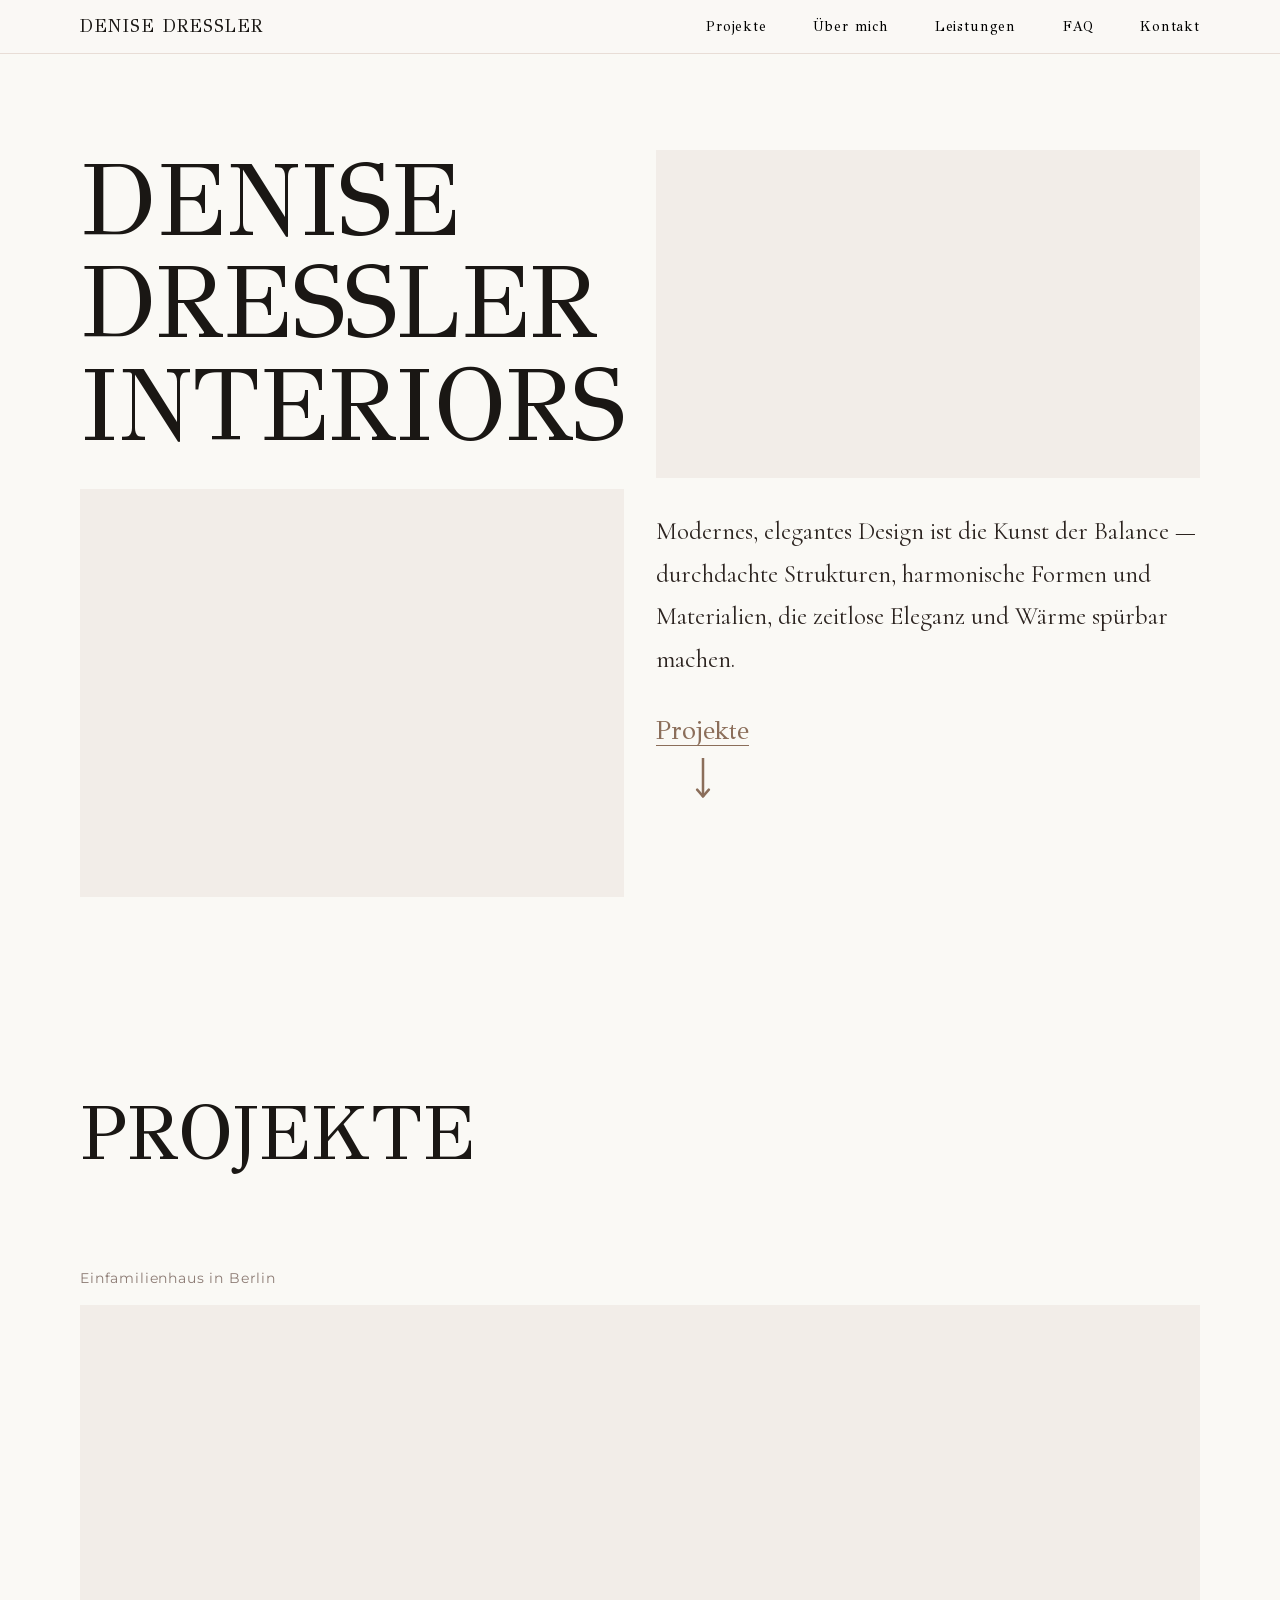
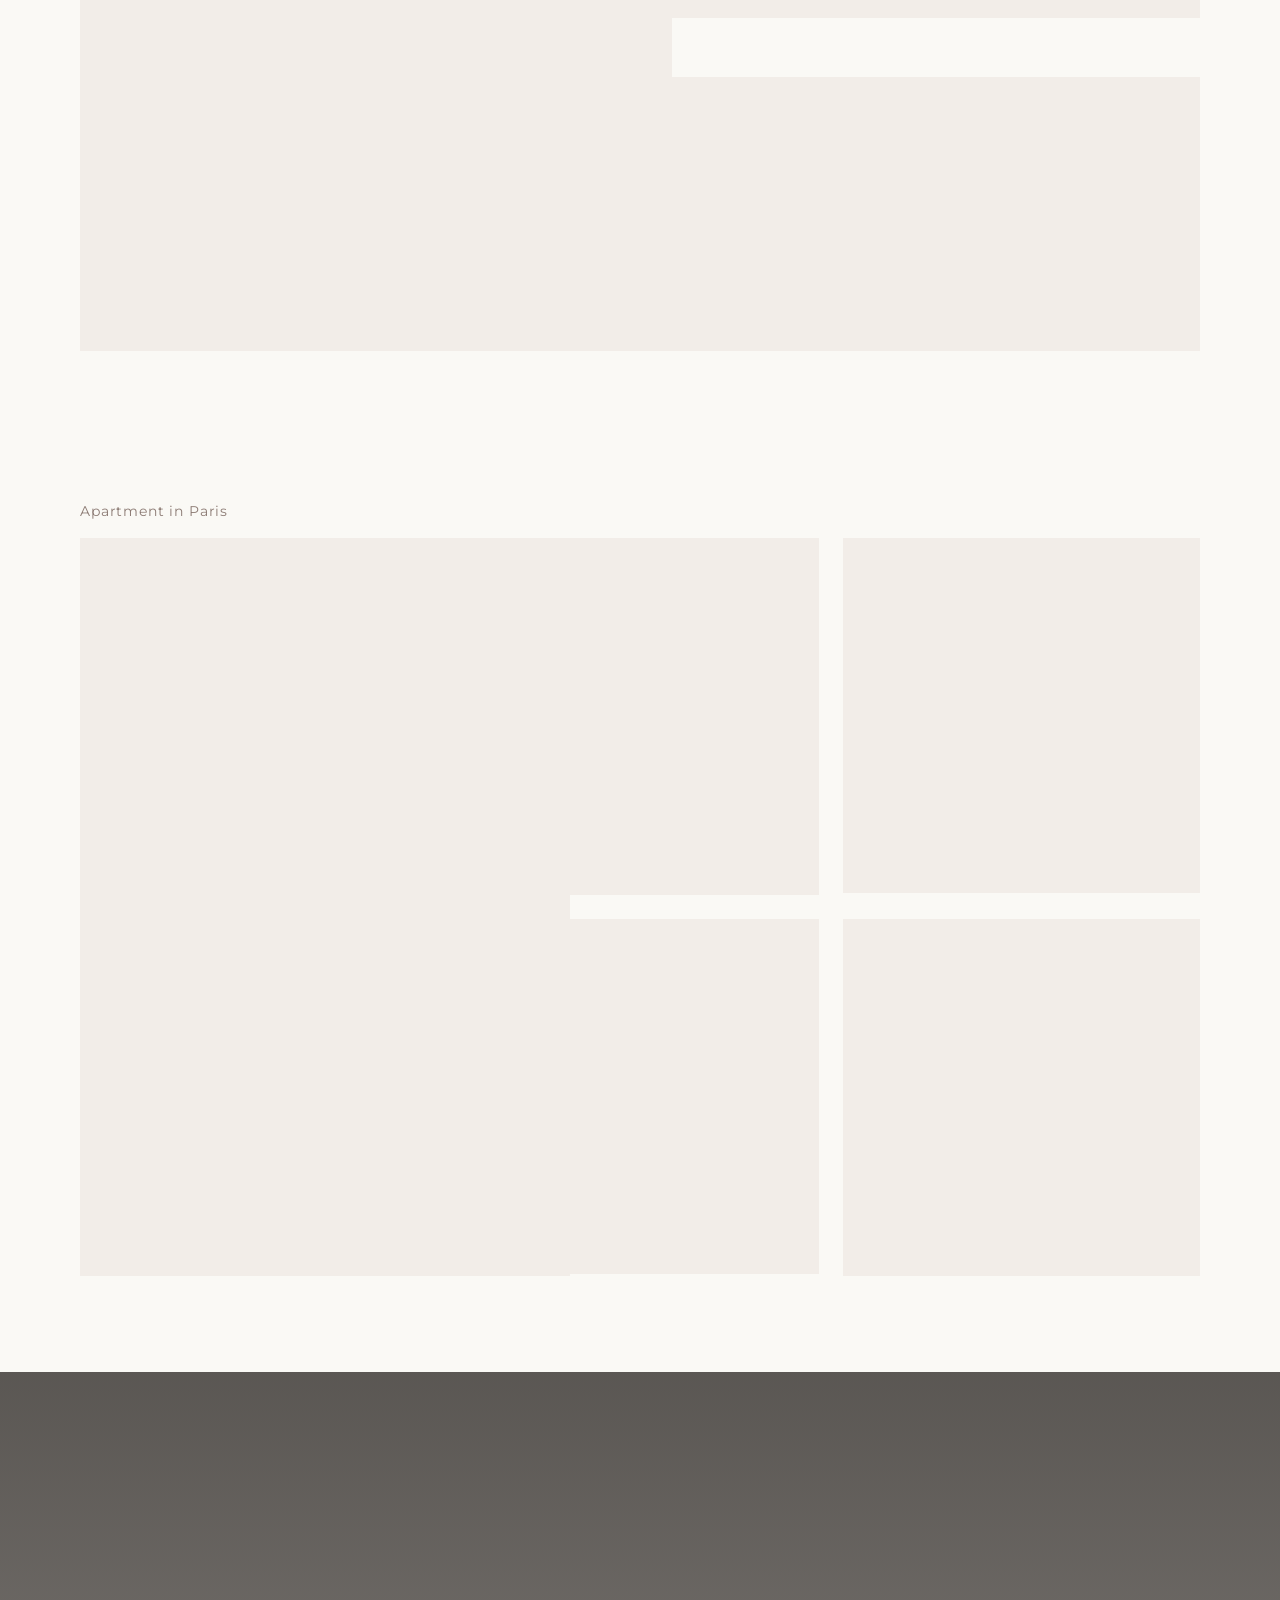
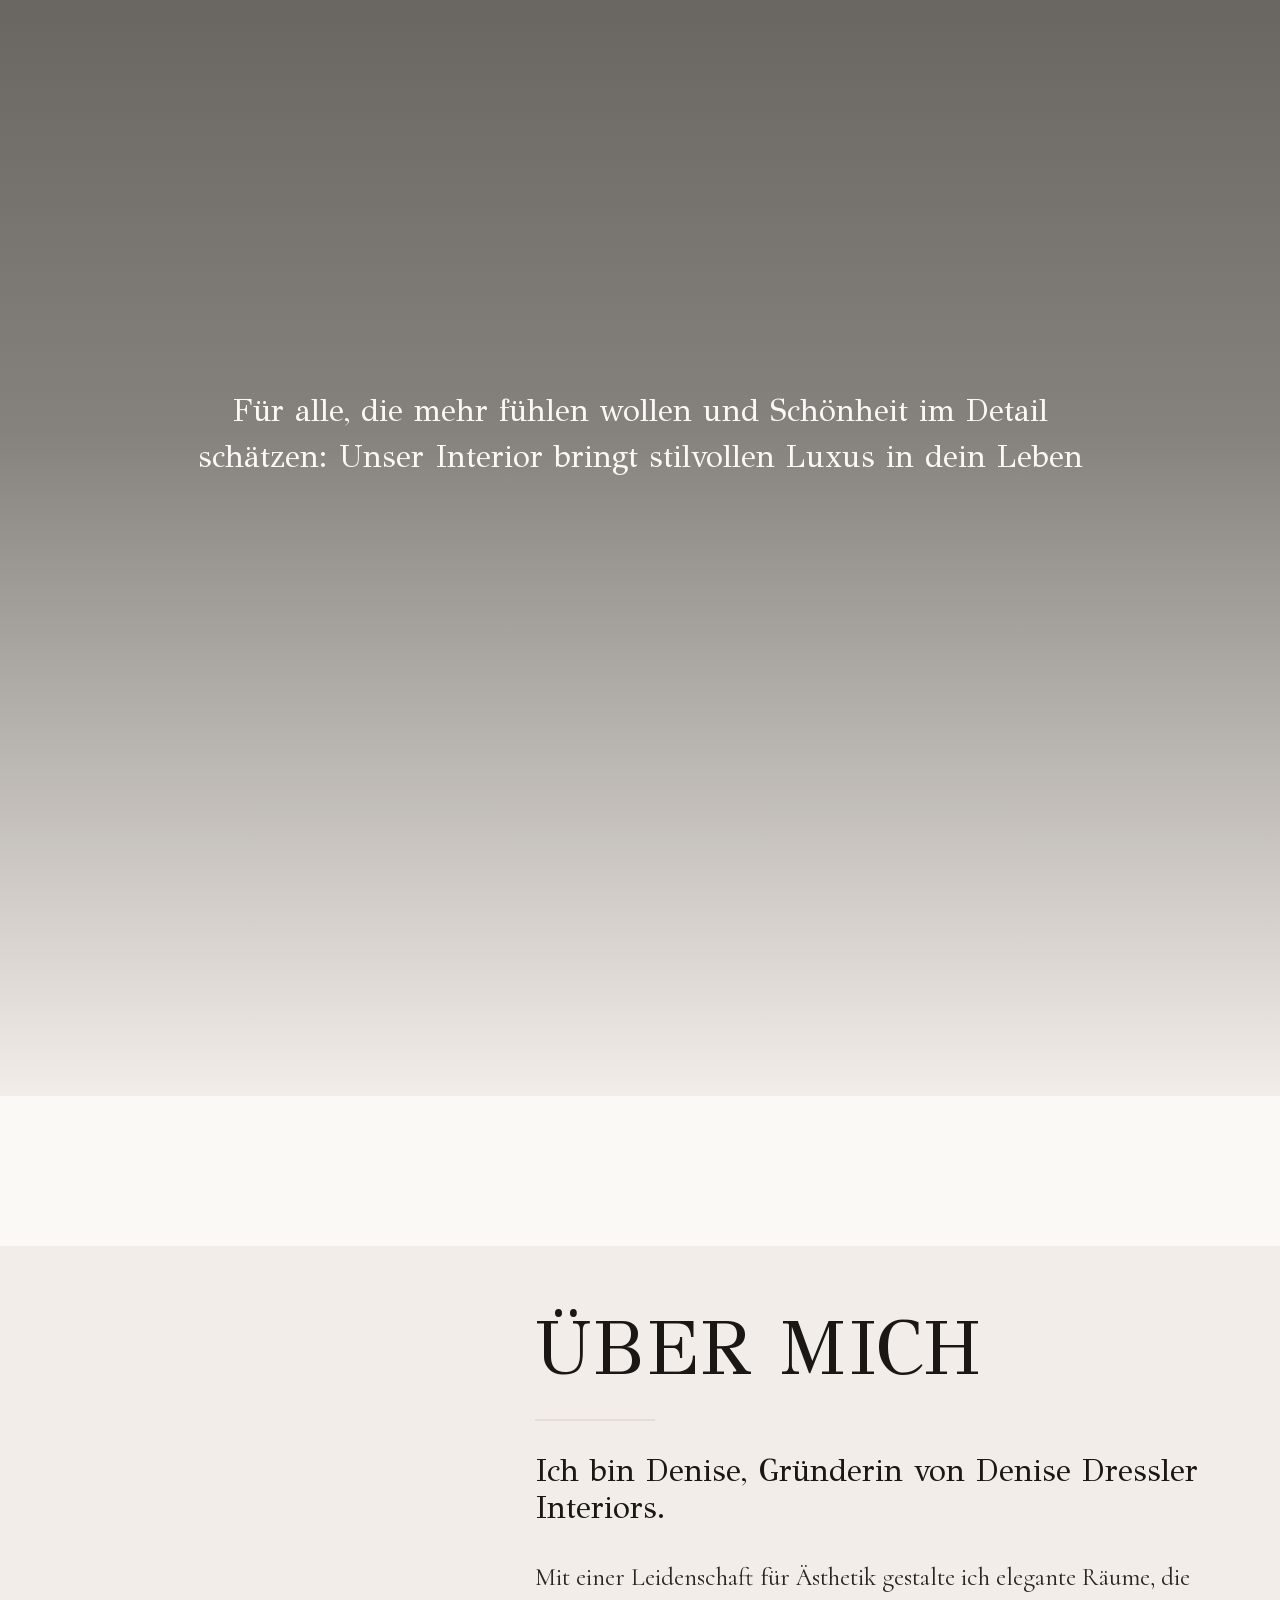
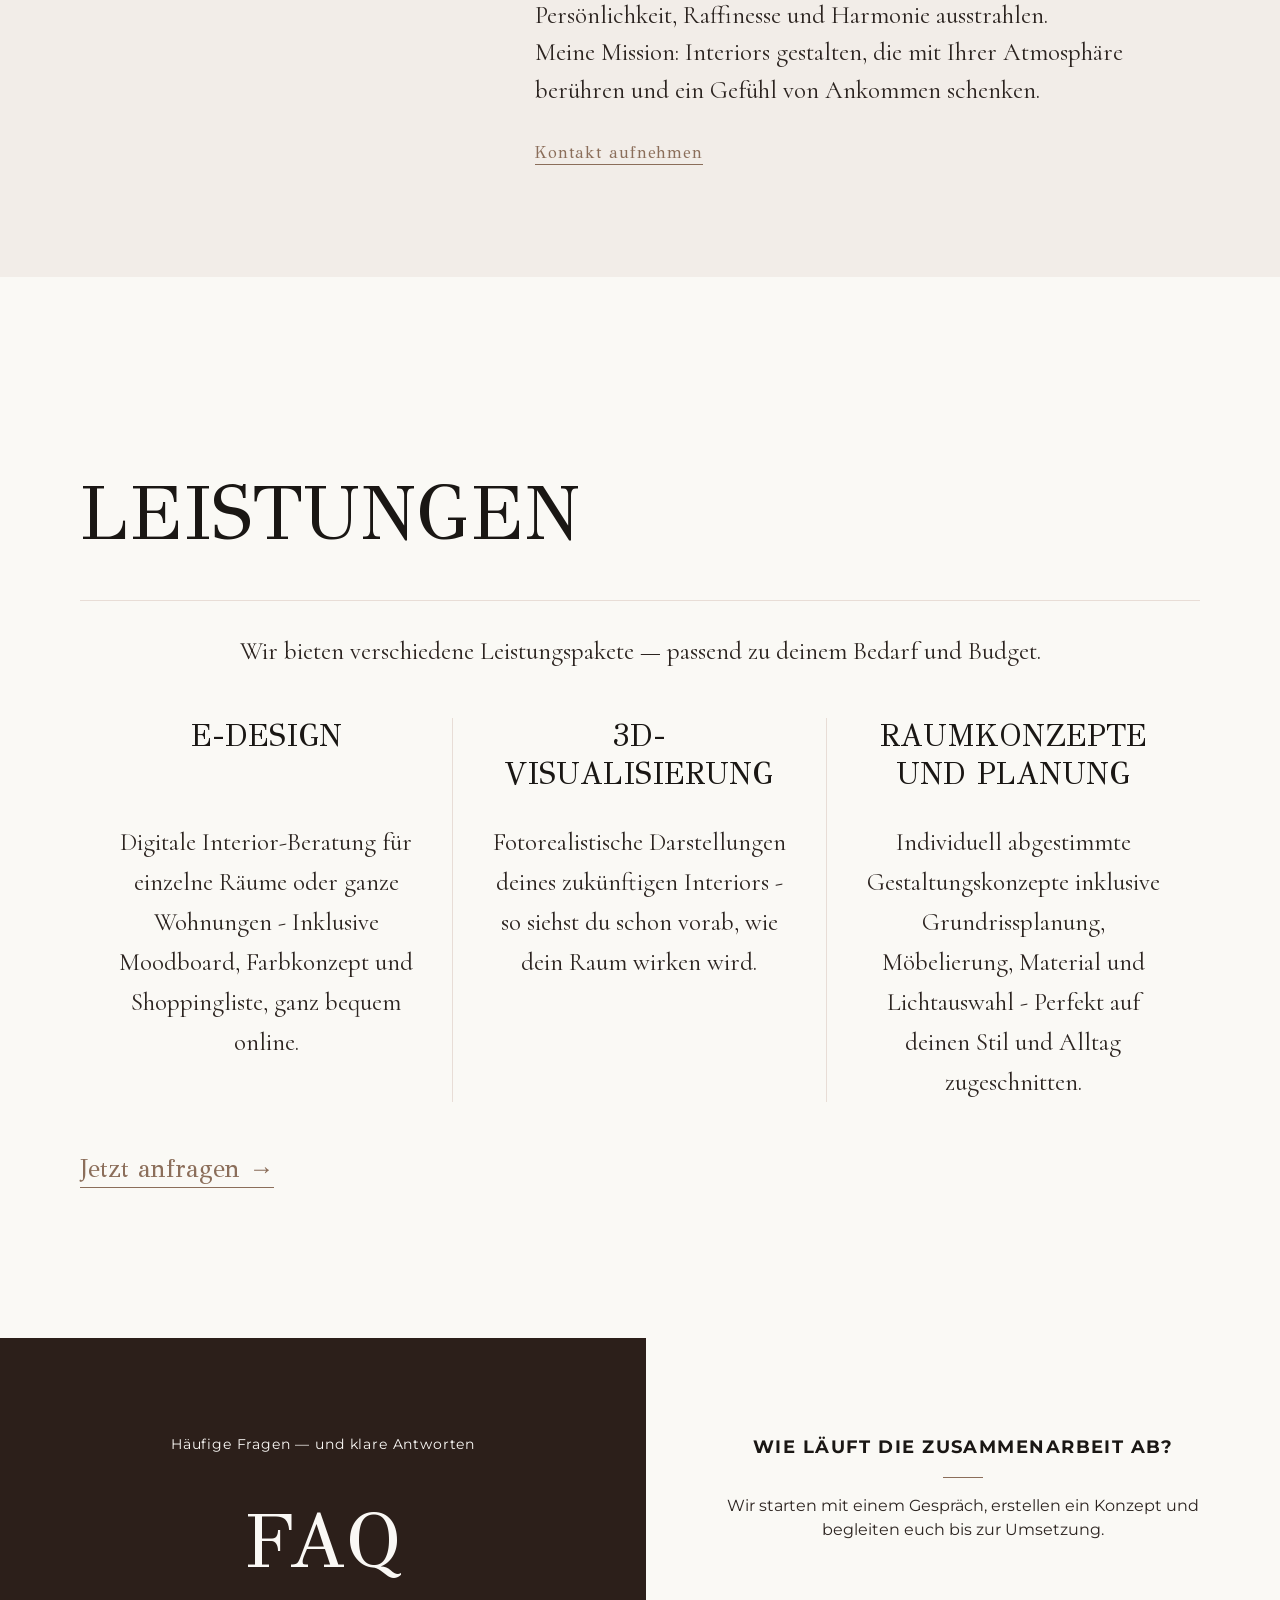
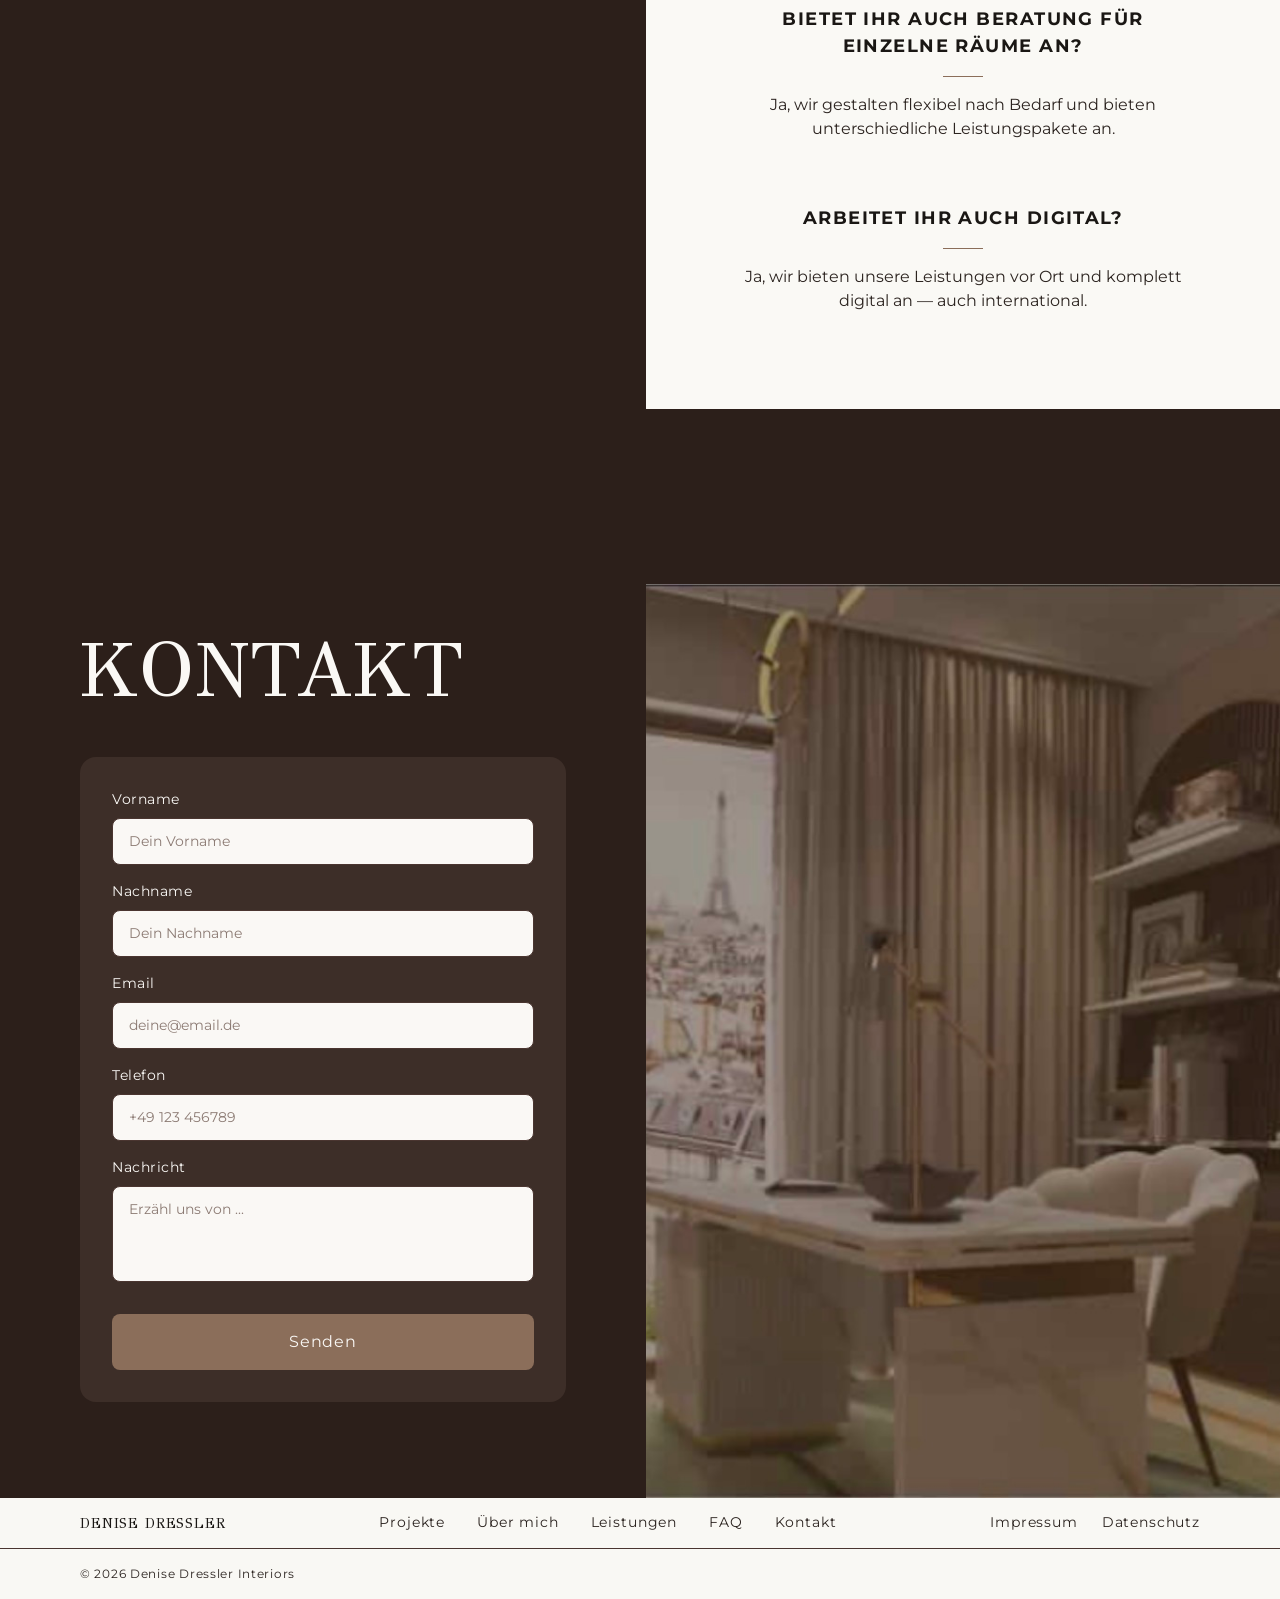
==== index.html @ ee91f753 "first push" ====
<!doctype html>
<html lang="en">
  <head>
    <meta charset="utf-8" />
    <meta name="viewport" content="width=device-width,initial-scale=1" />
    <title>Denise Dressler Interiors</title>
    <meta name="description" content="Modernes, elegantes Interior Design – Denise Dressler Interiors." />
    <meta property="og:title" content="Denise Dressler Interiors" />
    <meta property="og:description" content="Modernes, elegantes Interior Design – Denise Dressler Interiors." />
    <meta property="og:url" content="[https://www.example.com/]" />
    <meta property="og:type" content="website" />
    <link rel="stylesheet" href="css/main.css" />

  </head>

  <body class="home-page">

    <header id="header"></header>

    <main>

    <section class="hero">
      <div class="hero__grid container">

        <div class="hero__left">
          <h1 class="hero__title">DENISE<br>DRESSLER<br>INTERIORS</h1>
          <div class="hero__image hero__image--bottom"></div>
        </div>

        <div class="hero__right">
          <div class="hero__image hero__image--top"></div>
          <p class="hero__text">Modernes, elegantes Design ist die Kunst der Balance — durchdachte Strukturen, harmonische Formen und Materialien, die zeitlose Eleganz und Wärme spürbar machen.</p>
          <a href="#projekte" class="hero__cta">
            <span class="hero__cta-text">Projekte</span>
            <svg class="hero__cta-arrow" xmlns="http://www.w3.org/2000/svg" viewBox="0 0 24 48" width="12" height="24" fill="none" stroke="currentColor" stroke-width="3" stroke-linecap="round" stroke-linejoin="round"><line x1="12" y1="0" x2="12" y2="46"/><polyline points="5,38 12,46 19,38"/></svg>
          </a>
        </div>

      </div>
    </section>




    <section class="projekte" id="projekte">
      <div class="container">

        <h2 class="projekte__heading">PROJEKTE</h2>

        <div class="projekte__item">
          <p class="projekte__label">Einfamilienhaus in Berlin</p>
          <div class="projekte__grid projekte__grid--2col">
            <div class="projekte__img projekte__img--tall"></div>
            <div class="projekte__stack">
              <div class="projekte__img projekte__img--stack-top"></div>
              <div class="projekte__img projekte__img--stack-bottom"></div>
            </div>
          </div>
        </div>

        <div class="projekte__item">
          <p class="projekte__label">Apartment in Paris</p>
          <div class="projekte__grid projekte__grid--2col">
            <div class="projekte__img projekte__img--paris-left"></div>
            <div class="projekte__stack projekte__stack--2x2">
              <div class="projekte__img projekte__img--paris-tl"></div>
              <div class="projekte__img projekte__img--paris-tr"></div>
              <div class="projekte__img projekte__img--paris-bl"></div>
              <div class="projekte__img projekte__img--paris-br"></div>
            </div>
          </div>
          <div class="projekte__fullscreen">
            <div class="projekte__img projekte__img--paris-full"></div>
            <blockquote class="projekte__quote">Für alle, die mehr fühlen wollen und Schönheit im Detail schätzen: Unser Interior bringt stilvollen Luxus in dein Leben</blockquote>
          </div>
        </div>

      </div>
    </section>

    <section class="ueber-mich" id="ueber-mich">
      <div class="ueber-mich__grid container">

        <div class="ueber-mich__image"></div>

        <div class="ueber-mich__content">
          <h2 class="ueber-mich__heading">ÜBER MICH</h2>
          <div class="ueber-mich__divider"></div>
          <p class="ueber-mich__intro">Ich bin Denise, Gründerin von Denise Dressler Interiors.</p>
          <p class="ueber-mich__text">Mit einer Leidenschaft für Ästhetik gestalte ich elegante Räume, die Persönlichkeit, Raffinesse und Harmonie ausstrahlen.<br>Meine Mission: Interiors gestalten, die mit Ihrer Atmosphäre berühren und ein Gefühl von Ankommen schenken.</p>
          <a href="#kontakt" class="ueber-mich__cta">Kontakt aufnehmen</a>
        </div>

      </div>
    </section>

    <section class="leistungen" id="leistungen">
      <div class="container">

        <h2 class="leistungen__heading">LEISTUNGEN</h2>
        <div class="leistungen__rule"></div>

        <p class="leistungen__subtitle">Wir bieten verschiedene Leistungspakete — passend zu deinem Bedarf und Budget.</p>

        <div class="leistungen__grid">

          <div class="leistungen__card">
            <h3 class="leistungen__card-title">E-DESIGN</h3>
            <p class="leistungen__card-text">Digitale Interior-Beratung für einzelne Räume oder ganze Wohnungen - Inklusive Moodboard, Farbkonzept und Shoppingliste, ganz bequem online.</p>
          </div>

          <div class="leistungen__card">
            <h3 class="leistungen__card-title">3D-VISUALISIERUNG</h3>
            <p class="leistungen__card-text">Fotorealistische Darstellungen deines zukünftigen Interiors - so siehst du schon vorab, wie dein Raum wirken wird.</p>
          </div>

          <div class="leistungen__card">
            <h3 class="leistungen__card-title">RAUMKONZEPTE UND PLANUNG</h3>
            <p class="leistungen__card-text">Individuell abgestimmte Gestaltungskonzepte inklusive Grundrissplanung, Möbelierung, Material und Lichtauswahl - Perfekt auf deinen Stil und Alltag zugeschnitten.</p>
          </div>

        </div>

        <a href="#kontakt" class="leistungen__cta">Jetzt anfragen →</a>

      </div>
    </section>

    <section class="faq" id="faq">

      <div class="faq__left">
        <p class="faq__label">Häufige Fragen — und klare Antworten</p>
        <h2 class="faq__heading">FAQ</h2>
      </div>

      <div class="faq__right">

        <div class="faq__right-content">

        <div class="faq__item">
          <h3 class="faq__question">WIE LÄUFT DIE ZUSAMMENARBEIT AB?</h3>
          <div class="faq__divider"></div>
          <p class="faq__answer">Wir starten mit einem Gespräch, erstellen ein Konzept und begleiten euch bis zur Umsetzung.</p>
        </div>

        <div class="faq__item">
          <h3 class="faq__question">BIETET IHR AUCH BERATUNG FÜR EINZELNE RÄUME AN?</h3>
          <div class="faq__divider"></div>
          <p class="faq__answer">Ja, wir gestalten flexibel nach Bedarf und bieten unterschiedliche Leistungspakete an.</p>
        </div>

        <div class="faq__item">
          <h3 class="faq__question">ARBEITET IHR AUCH DIGITAL?</h3>
          <div class="faq__divider"></div>
          <p class="faq__answer">Ja, wir bieten unsere Leistungen vor Ort und komplett digital an — auch international.</p>
        </div>

        </div>
        <div class="faq__right-dark"></div>

      </div>

    </section>

    <section class="kontakt" id="kontakt">

      <div class="kontakt__left">
        <h2 class="kontakt__heading">KONTAKT</h2>
        <div class="kontakt__card">
        <form class="kontakt__form">

          <div class="kontakt__field">
            <label class="kontakt__label">Vorname</label>
            <input class="kontakt__input" type="text" placeholder="Dein Vorname">
          </div>

          <div class="kontakt__field">
            <label class="kontakt__label">Nachname</label>
            <input class="kontakt__input" type="text" placeholder="Dein Nachname">
          </div>

          <div class="kontakt__field">
            <label class="kontakt__label">Email</label>
            <input class="kontakt__input" type="email" placeholder="deine@email.de">
          </div>

          <div class="kontakt__field">
            <label class="kontakt__label">Telefon</label>
            <input class="kontakt__input" type="tel" placeholder="+49 123 456789">
          </div>

          <div class="kontakt__field">
            <label class="kontakt__label">Nachricht</label>
            <textarea class="kontakt__input kontakt__textarea" placeholder="Erzähl uns von ..."></textarea>
          </div>

          <button type="submit" class="kontakt__submit">Senden</button>

        </form>
        </div>
      </div>

      <div class="kontakt__right">
        <img class="kontakt__image" src="/assets/images/IMG_5759.jpg" alt="Denise Dressler Interiors">
      </div>

    </section>

    </main>

    <div id="badge"></div>

    <div id="footer"></div>

    <script src="js/main.js"></script>

  </body>
</html>
---- css/main.css ----
/* base */
@import "./base/reset.css";
@import "./base/base.css";
@import "./base/variables.css";
@import "./base/typography.css";

/* layout */
@import "./layout/container.css";
@import "./layout/header.css";
@import "./layout/footer.css";

/* components */
@import "./components/navbar.css";
@import "./components/button.css";
@import "./components/badge.css";

/* utilities */
@import "./utilities/flex.css";
@import "./utilities/spacing.css";

/* pages */
@import "./pages/home.css";
@import "./pages/legal.css";
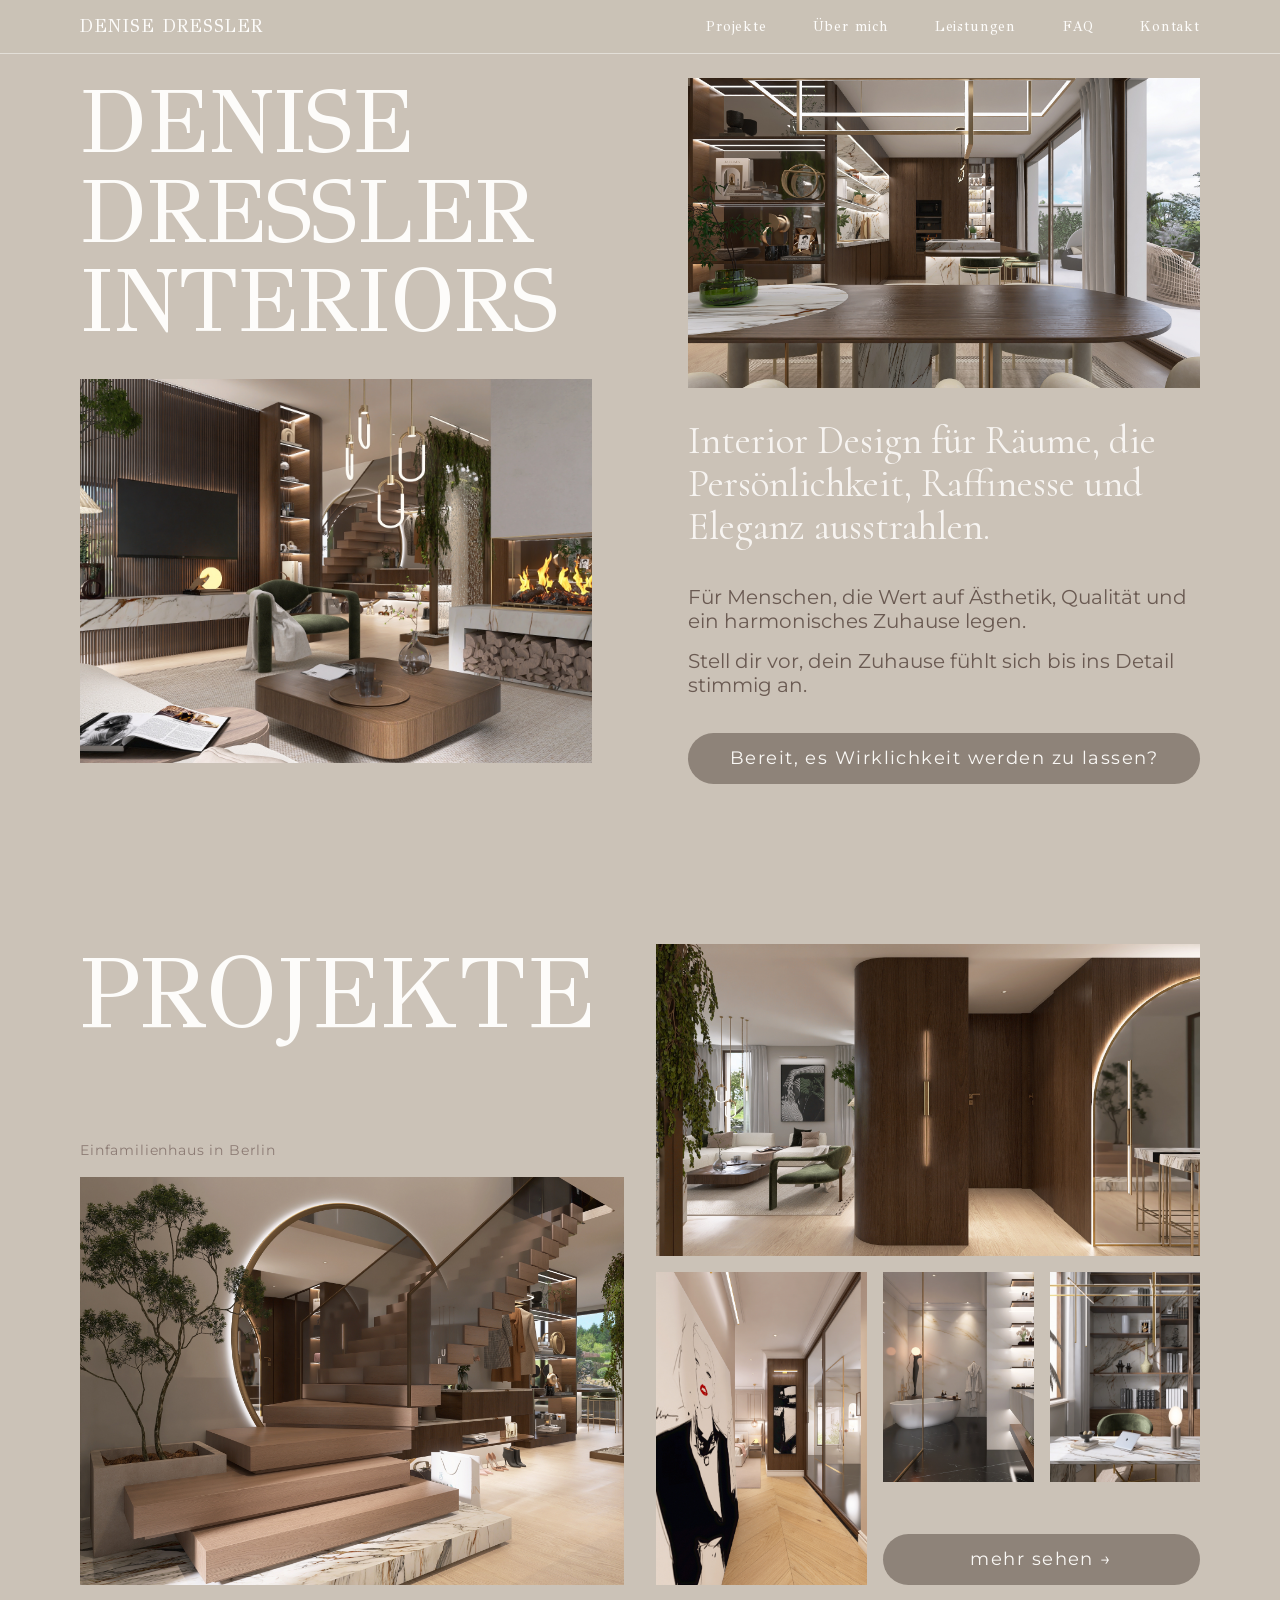
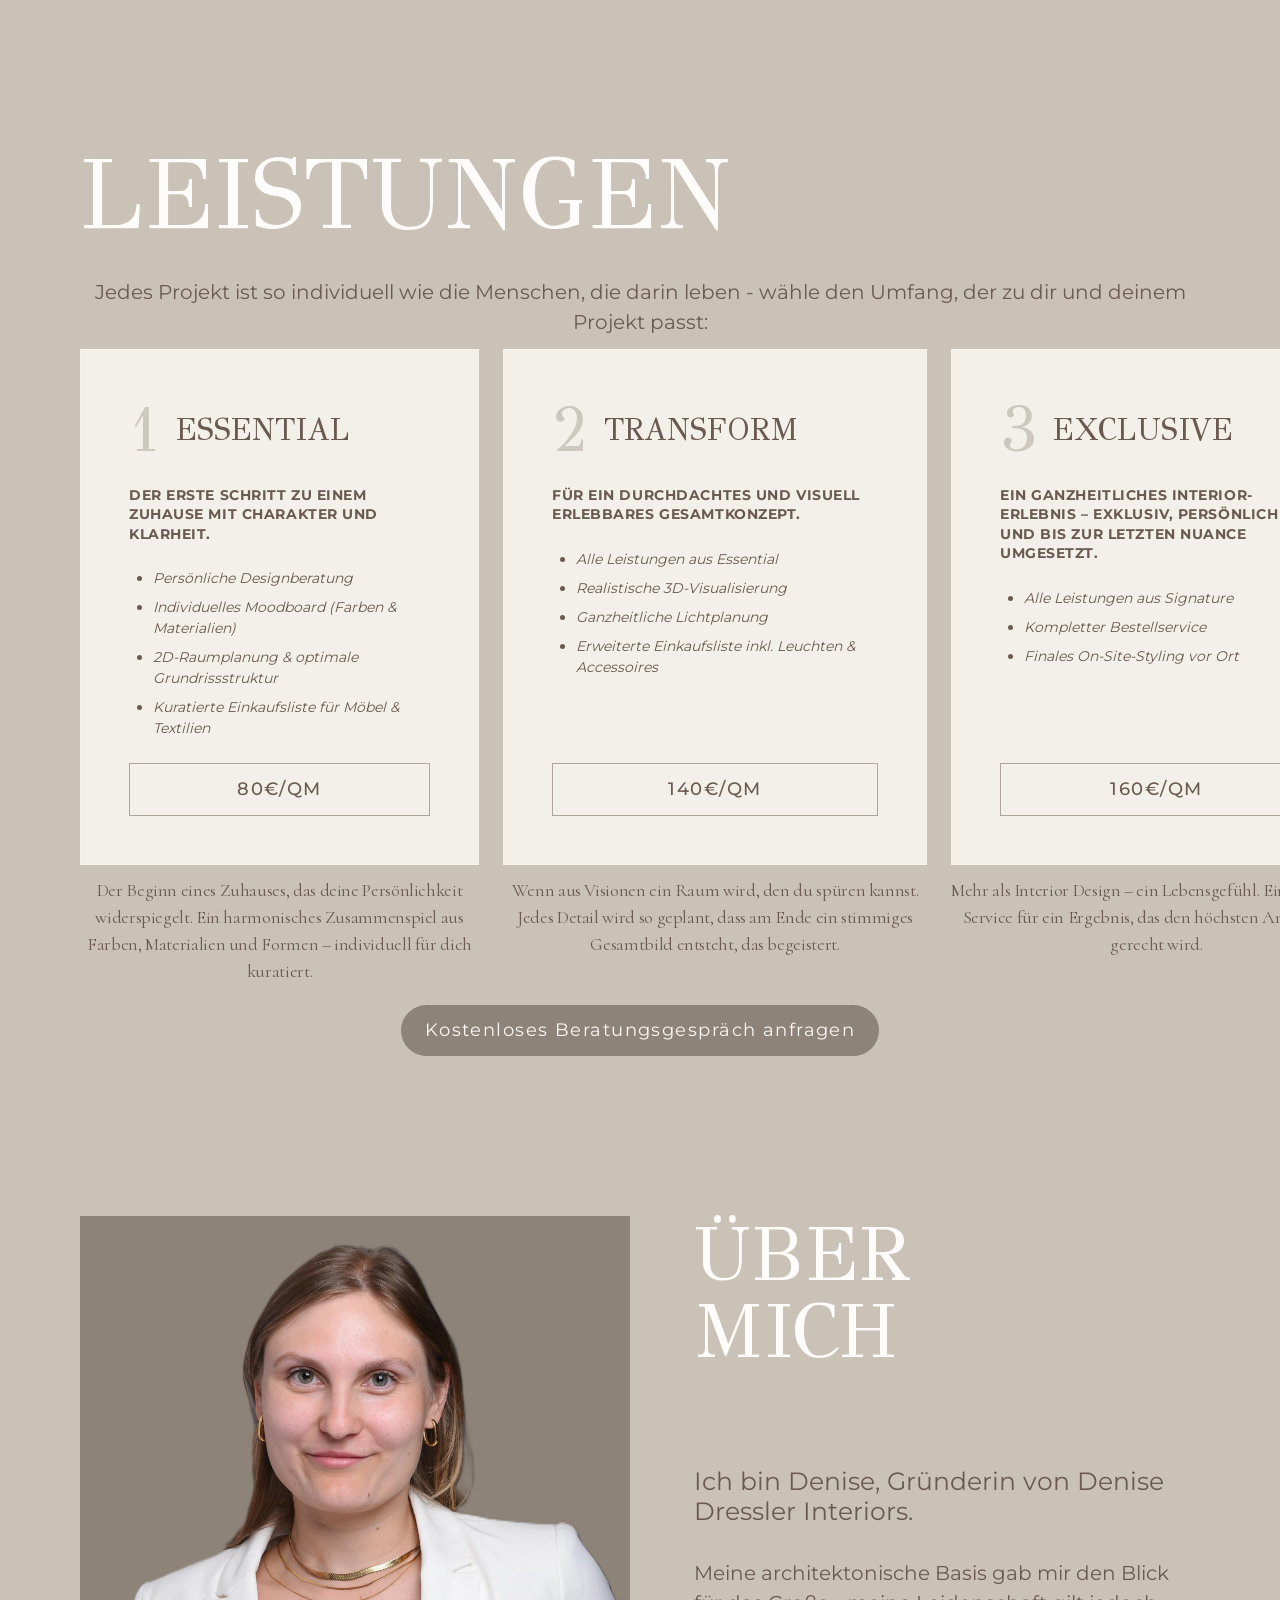
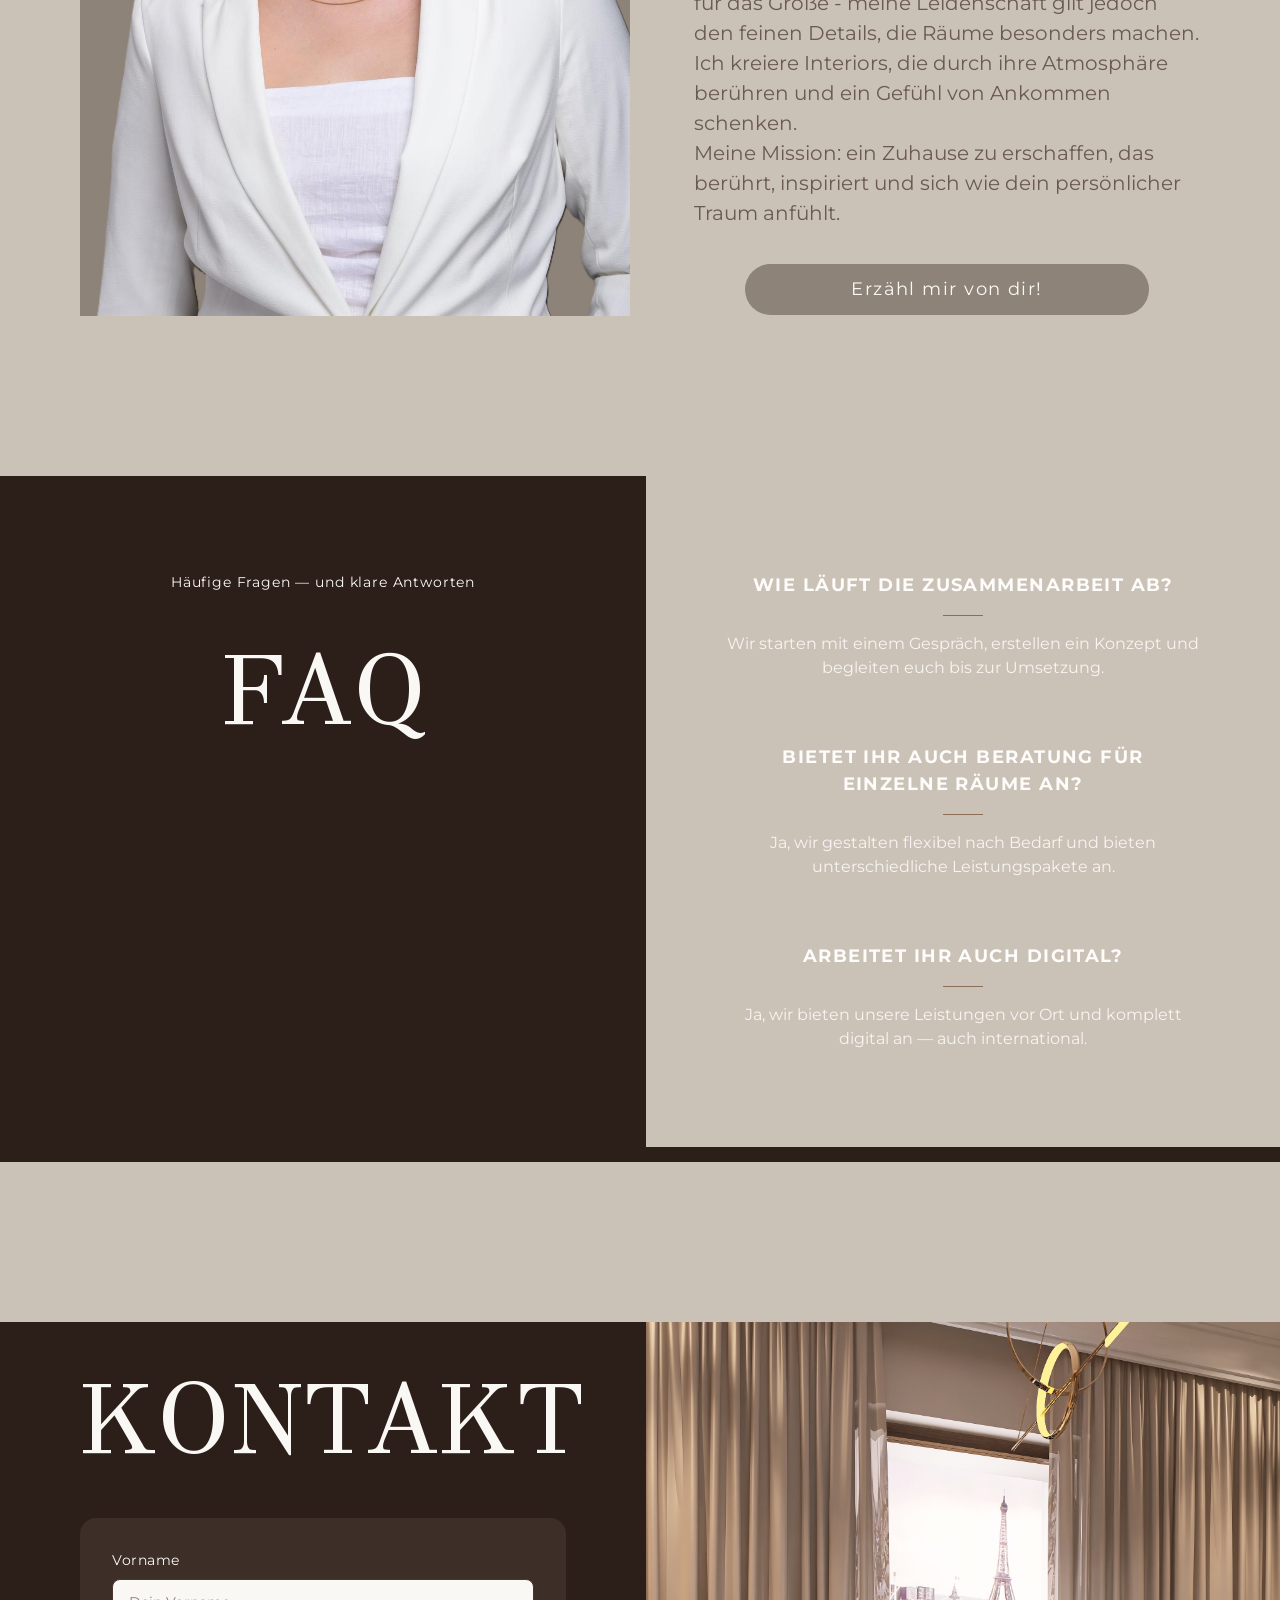
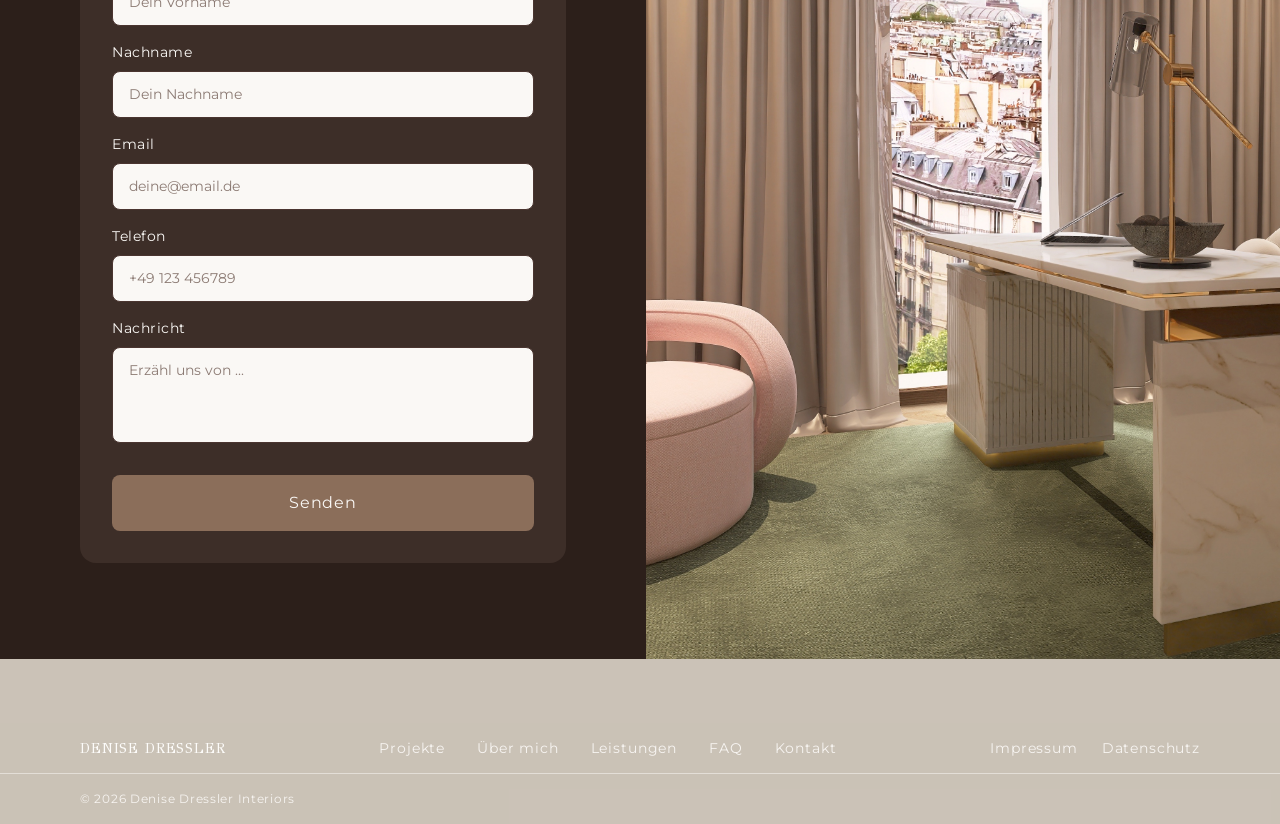
==== commit 084ae536: "big change" ====
--- a/index.html
+++ b/index.html
@@ -24,55 +24,124 @@
 
         <div class="hero__left">
           <h1 class="hero__title">DENISE<br>DRESSLER<br>INTERIORS</h1>
-          <div class="hero__image hero__image--bottom"></div>
+          <div class="hero__image hero__image--bottom">
+            <img src="/assets/images/dd-interiors2.JPG" alt="Bild 1" style="width:100%;height:100%;object-fit:cover;display:block;">
+          </div>
         </div>
 
         <div class="hero__right">
-          <div class="hero__image hero__image--top"></div>
-          <p class="hero__text">Modernes, elegantes Design ist die Kunst der Balance — durchdachte Strukturen, harmonische Formen und Materialien, die zeitlose Eleganz und Wärme spürbar machen.</p>
-          <a href="#projekte" class="hero__cta">
-            <span class="hero__cta-text">Projekte</span>
-            <svg class="hero__cta-arrow" xmlns="http://www.w3.org/2000/svg" viewBox="0 0 24 48" width="12" height="24" fill="none" stroke="currentColor" stroke-width="3" stroke-linecap="round" stroke-linejoin="round"><line x1="12" y1="0" x2="12" y2="46"/><polyline points="5,38 12,46 19,38"/></svg>
-          </a>
-        </div>
-
-      </div>
-    </section>
-
-
-
+          <div class="hero__image hero__image--top">
+            <img src="/assets/images/dd-interiors1.JPG" alt="Bild 2" style="width:100%;height:100%;object-fit:cover;display:block;">
+          </div>
+          <p class="hero__text">Interior Design für Räume, die Persönlichkeit, Raffinesse und <br>Eleganz ausstrahlen.</p>
+          <div class="hero__subtext">
+            <p>Für Menschen, die Wert auf Ästhetik, Qualität und ein harmonisches Zuhause legen.</p>
+            <p>Stell dir vor, dein Zuhause fühlt sich bis ins Detail stimmig an.</p>
+          </div>
+          <a href="projekte.html" class="projekte__mehr-btn">Bereit, es Wirklichkeit werden zu lassen?</a>
+        </div>
+
+      </div>
+    </section>
 
     <section class="projekte" id="projekte">
       <div class="container">
 
-        <h2 class="projekte__heading">PROJEKTE</h2>
-
-        <div class="projekte__item">
-          <p class="projekte__label">Einfamilienhaus in Berlin</p>
-          <div class="projekte__grid projekte__grid--2col">
-            <div class="projekte__img projekte__img--tall"></div>
-            <div class="projekte__stack">
-              <div class="projekte__img projekte__img--stack-top"></div>
-              <div class="projekte__img projekte__img--stack-bottom"></div>
-            </div>
-          </div>
-        </div>
-
-        <div class="projekte__item">
-          <p class="projekte__label">Apartment in Paris</p>
-          <div class="projekte__grid projekte__grid--2col">
-            <div class="projekte__img projekte__img--paris-left"></div>
-            <div class="projekte__stack projekte__stack--2x2">
-              <div class="projekte__img projekte__img--paris-tl"></div>
-              <div class="projekte__img projekte__img--paris-tr"></div>
-              <div class="projekte__img projekte__img--paris-bl"></div>
-              <div class="projekte__img projekte__img--paris-br"></div>
-            </div>
-          </div>
-          <div class="projekte__fullscreen">
-            <div class="projekte__img projekte__img--paris-full"></div>
-            <blockquote class="projekte__quote">Für alle, die mehr fühlen wollen und Schönheit im Detail schätzen: Unser Interior bringt stilvollen Luxus in dein Leben</blockquote>
-          </div>
+        <div class="projekte__berlin">
+          <div class="projekte__berlin-left">
+            <h2 class="projekte__heading">PROJEKTE</h2>
+            <p class="projekte__label">Einfamilienhaus in Berlin</p>
+            <div class="projekte__img projekte__img--tall">
+            <img src="/assets/images/dd-interiors3.JPG" alt="Bild 3" style="width:100%;height:100%;object-fit:cover;display:block;">
+            </div>
+          </div>
+          <div class="projekte__stack">
+            <div class="projekte__img projekte__img--stack-top">
+              <img src="/assets/images/dd-interiors4.JPG" alt="Bild 4" style="width:100%;height:100%;object-fit:cover;display:block;">
+            </div>
+            <div class="projekte__stack-row">
+              <div class="projekte__img projekte__img--stack-bottom-tall">
+                <img src="/assets/images/dd-interiors5.JPG" alt="Bild 5" style="width:100%;height:100%;object-fit:cover;display:block;">
+              </div>
+              <div class="projekte__stack-row-right-wrap">
+                <div class="projekte__stack-row-right">
+                  <div class="projekte__img projekte__img--stack-bottom">
+                    <img src="/assets/images/dd-interiors6.JPG" alt="Bild 6" style="width:100%;height:100%;object-fit:cover;display:block; object-position: 30% center;">
+                  </div>
+                  <div class="projekte__img projekte__img--stack-bottom">
+                    <img src="/assets/images/dd-interiors7.JPG" alt="Bild 7" style="width:100%;height:100%;object-fit:cover;display:block; object-position: 30% center;">
+                  </div>
+                </div>
+                <a href="projekte.html" class="projekte__mehr-btn">mehr sehen →</a>
+              </div>
+            </div>
+          </div>
+        </div>
+
+      </div>
+    </section>
+
+    <section class="leistungen" id="leistungen">
+      <div class="container">
+
+        <h2 class="leistungen__heading">LEISTUNGEN</h2>
+
+        <p class="leistungen__subtitle">Jedes Projekt ist so individuell wie die Menschen, die darin leben - wähle den Umfang, der zu dir und deinem Projekt passt:</p>
+
+        <div class="leistungen__grid">
+
+          <div class="leistungen__card">
+            <div class="leistungen__card-header">
+              <span class="leistungen__card-number">1</span>
+              <h3 class="leistungen__card-title">ESSENTIAL</h3>
+            </div>
+            <p class="leistungen__card-tagline">DER ERSTE SCHRITT ZU EINEM ZUHAUSE MIT CHARAKTER UND KLARHEIT.</p>
+            <ul class="leistungen__card-list">
+              <li>Persönliche Designberatung</li>
+              <li>Individuelles Moodboard (Farben & Materialien)</li>
+              <li>2D-Raumplanung & optimale Grundrissstruktur</li>
+              <li>Kuratierte Einkaufsliste für Möbel & Textilien</li>
+            </ul>
+            <div class="leistungen__card-price">80€/QM</div>
+          </div>
+
+          <div class="leistungen__card">
+            <div class="leistungen__card-header">
+              <span class="leistungen__card-number">2</span>
+              <h3 class="leistungen__card-title">TRANSFORM</h3>
+            </div>
+            <p class="leistungen__card-tagline">FÜR EIN DURCHDACHTES UND VISUELL ERLEBBARES GESAMTKONZEPT.</p>
+            <ul class="leistungen__card-list">
+              <li>Alle Leistungen aus Essential</li>
+              <li>Realistische 3D-Visualisierung</li>
+              <li>Ganzheitliche Lichtplanung</li>
+              <li>Erweiterte Einkaufsliste inkl. Leuchten & Accessoires</li>
+            </ul>
+            <div class="leistungen__card-price">140€/QM</div>
+          </div>
+
+          <div class="leistungen__card">
+            <div class="leistungen__card-header">
+              <span class="leistungen__card-number">3</span>
+              <h3 class="leistungen__card-title">EXCLUSIVE</h3>
+            </div>
+            <p class="leistungen__card-tagline">EIN GANZHEITLICHES INTERIOR-ERLEBNIS – EXKLUSIV, PERSÖNLICH UND BIS ZUR LETZTEN NUANCE UMGESETZT.</p>
+            <ul class="leistungen__card-list">
+              <li>Alle Leistungen aus Signature</li>
+              <li>Kompletter Bestellservice</li>
+              <li>Finales On-Site-Styling vor Ort</li>
+            </ul>
+            <div class="leistungen__card-price">160€/QM</div>
+          </div>
+
+          <p class="leistungen__card-desc">Der Beginn eines Zuhauses, das deine Persönlichkeit widerspiegelt. Ein harmonisches Zusammenspiel aus Farben, Materialien und Formen – individuell für dich kuratiert.</p>
+          <p class="leistungen__card-desc">Wenn aus Visionen ein Raum wird, den du spüren kannst. Jedes Detail wird so geplant, dass am Ende ein stimmiges Gesamtbild entsteht, das begeistert.</p>
+          <p class="leistungen__card-desc">Mehr als Interior Design – ein Lebensgefühl. Ein Rundum-Service für ein Ergebnis, das den höchsten Ansprüchen gerecht wird.</p>
+
+        </div>
+
+        <div class="leistungen__cta-wrap">
+          <a href="#kontakt" class="projekte__mehr-btn">Kostenloses Beratungsgespräch anfragen</a>
         </div>
 
       </div>
@@ -81,47 +150,16 @@
     <section class="ueber-mich" id="ueber-mich">
       <div class="ueber-mich__grid container">
 
-        <div class="ueber-mich__image"></div>
+        <div class="ueber-mich__image">
+          <img src="/assets/images/dd-interiors8.JPG" alt="Bild 8" style="width:100%;height:100%;object-fit:cover;display:block; object-position: 30% center;">
+        </div>
 
         <div class="ueber-mich__content">
-          <h2 class="ueber-mich__heading">ÜBER MICH</h2>
-          <div class="ueber-mich__divider"></div>
+          <h2 class="ueber-mich__heading">ÜBER<br>MICH</h2>
           <p class="ueber-mich__intro">Ich bin Denise, Gründerin von Denise Dressler Interiors.</p>
-          <p class="ueber-mich__text">Mit einer Leidenschaft für Ästhetik gestalte ich elegante Räume, die Persönlichkeit, Raffinesse und Harmonie ausstrahlen.<br>Meine Mission: Interiors gestalten, die mit Ihrer Atmosphäre berühren und ein Gefühl von Ankommen schenken.</p>
-          <a href="#kontakt" class="ueber-mich__cta">Kontakt aufnehmen</a>
-        </div>
-
-      </div>
-    </section>
-
-    <section class="leistungen" id="leistungen">
-      <div class="container">
-
-        <h2 class="leistungen__heading">LEISTUNGEN</h2>
-        <div class="leistungen__rule"></div>
-
-        <p class="leistungen__subtitle">Wir bieten verschiedene Leistungspakete — passend zu deinem Bedarf und Budget.</p>
-
-        <div class="leistungen__grid">
-
-          <div class="leistungen__card">
-            <h3 class="leistungen__card-title">E-DESIGN</h3>
-            <p class="leistungen__card-text">Digitale Interior-Beratung für einzelne Räume oder ganze Wohnungen - Inklusive Moodboard, Farbkonzept und Shoppingliste, ganz bequem online.</p>
-          </div>
-
-          <div class="leistungen__card">
-            <h3 class="leistungen__card-title">3D-VISUALISIERUNG</h3>
-            <p class="leistungen__card-text">Fotorealistische Darstellungen deines zukünftigen Interiors - so siehst du schon vorab, wie dein Raum wirken wird.</p>
-          </div>
-
-          <div class="leistungen__card">
-            <h3 class="leistungen__card-title">RAUMKONZEPTE UND PLANUNG</h3>
-            <p class="leistungen__card-text">Individuell abgestimmte Gestaltungskonzepte inklusive Grundrissplanung, Möbelierung, Material und Lichtauswahl - Perfekt auf deinen Stil und Alltag zugeschnitten.</p>
-          </div>
-
-        </div>
-
-        <a href="#kontakt" class="leistungen__cta">Jetzt anfragen →</a>
+          <p class="ueber-mich__text">Meine architektonische Basis gab mir den Blick für das Große - meine Leidenschaft gilt jedoch den feinen Details, die Räume besonders machen.<br>Ich kreiere Interiors, die durch ihre Atmosphäre berühren und ein Gefühl von Ankommen schenken.<br>Meine Mission: ein Zuhause zu erschaffen, das berührt, inspiriert und sich wie dein persönlicher Traum anfühlt.</p>
+          <a href="#kontakt" class="projekte__mehr-btn">Erzähl mir von dir!</a>
+        </div>
 
       </div>
     </section>
@@ -201,8 +239,7 @@
       </div>
 
       <div class="kontakt__right">
-        <img class="kontakt__image" src="/assets/images/IMG_5759.jpg" alt="Denise Dressler Interiors">
-      </div>
+        <img src="/assets/images/dd-interiors9.JPG" alt="Bild 9" style="width:100%;height:100%;object-fit:cover;display:block;">
 
     </section>
 
@@ -215,4 +252,4 @@
     <script src="js/main.js"></script>
 
   </body>
-</html>
+</html>
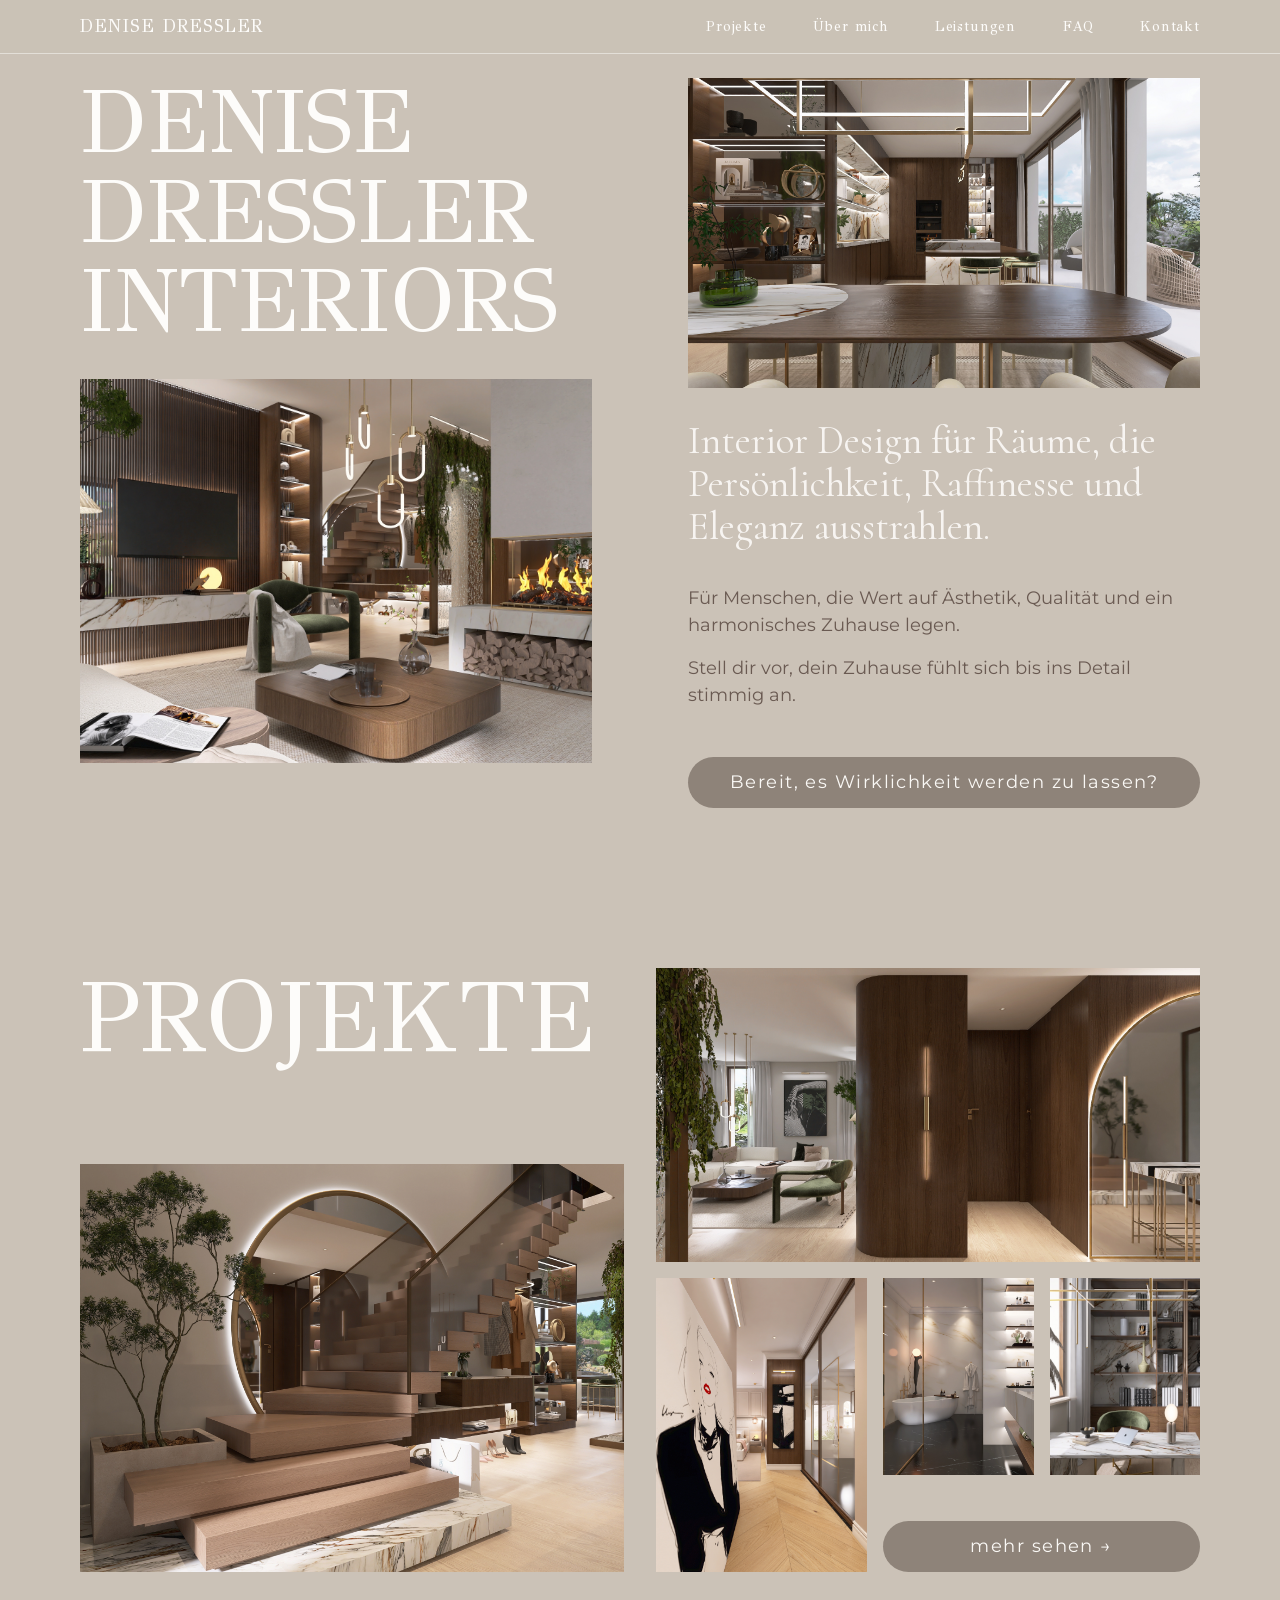
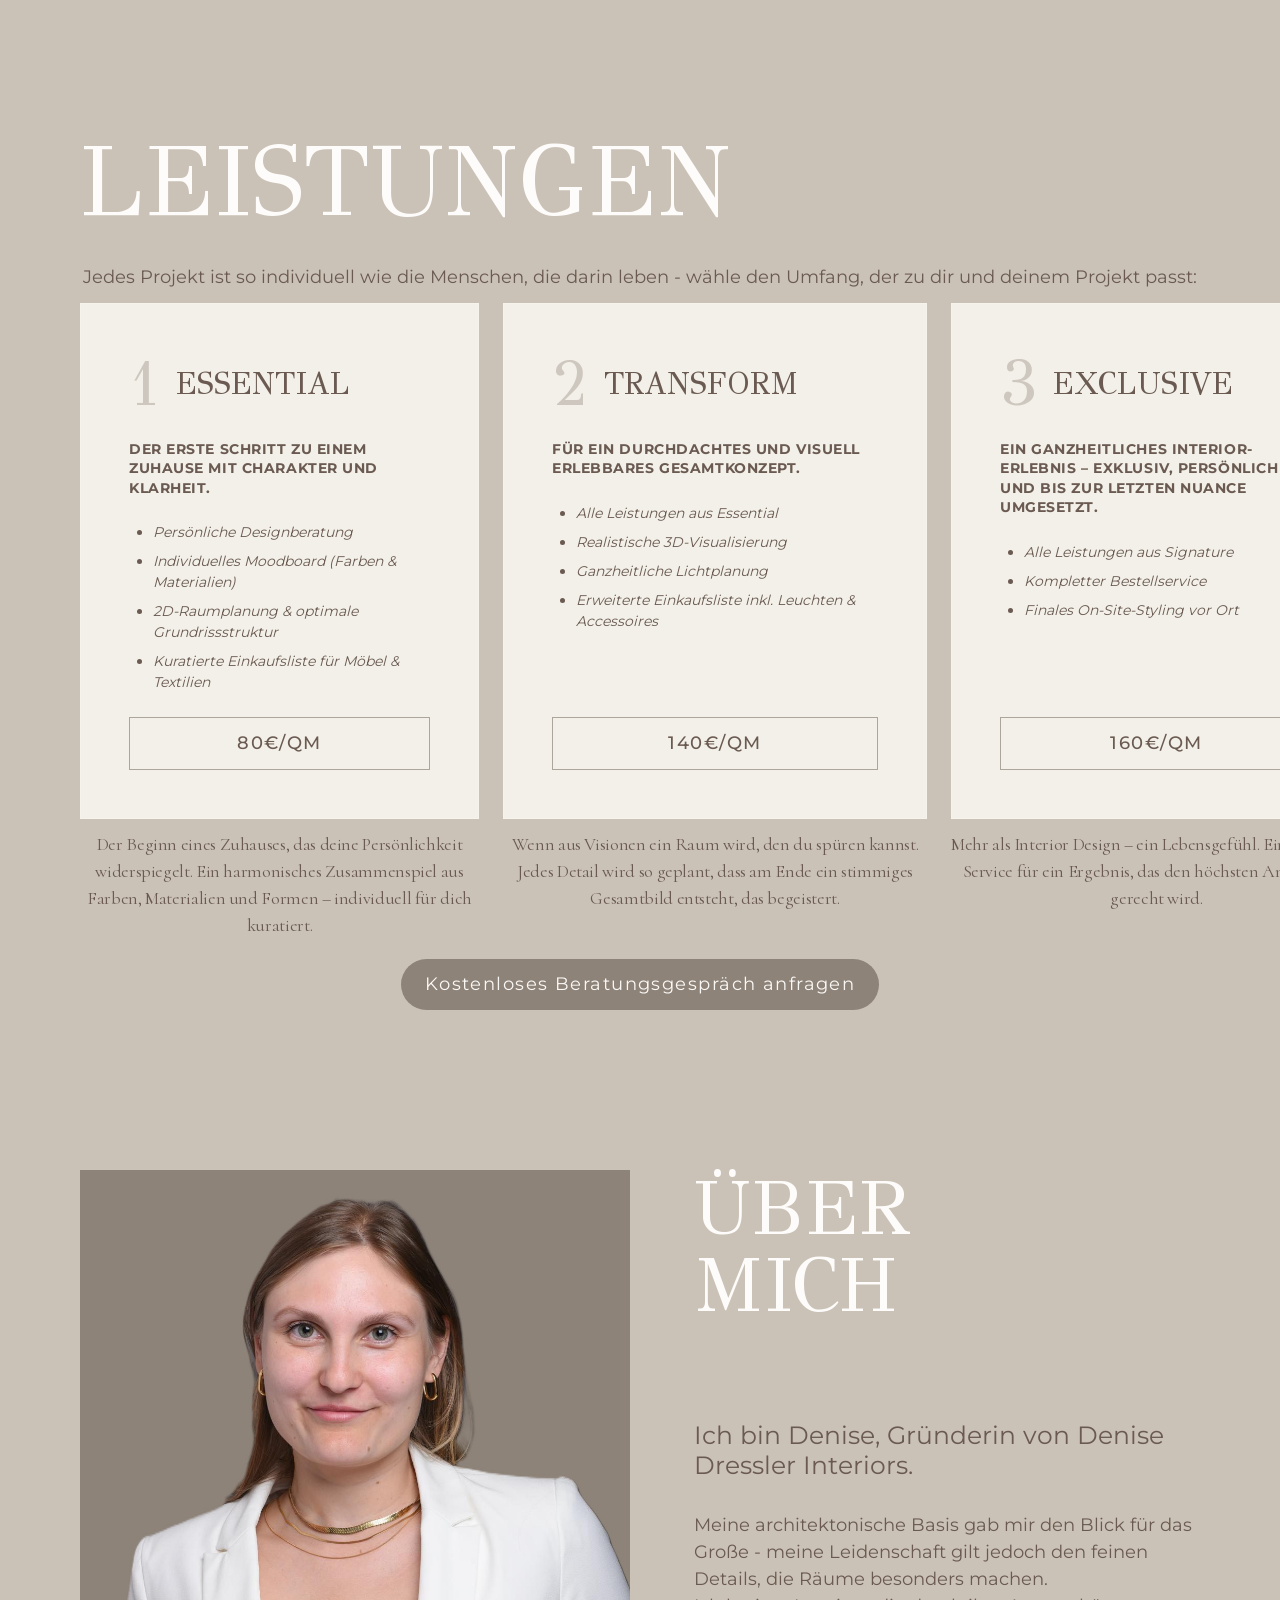
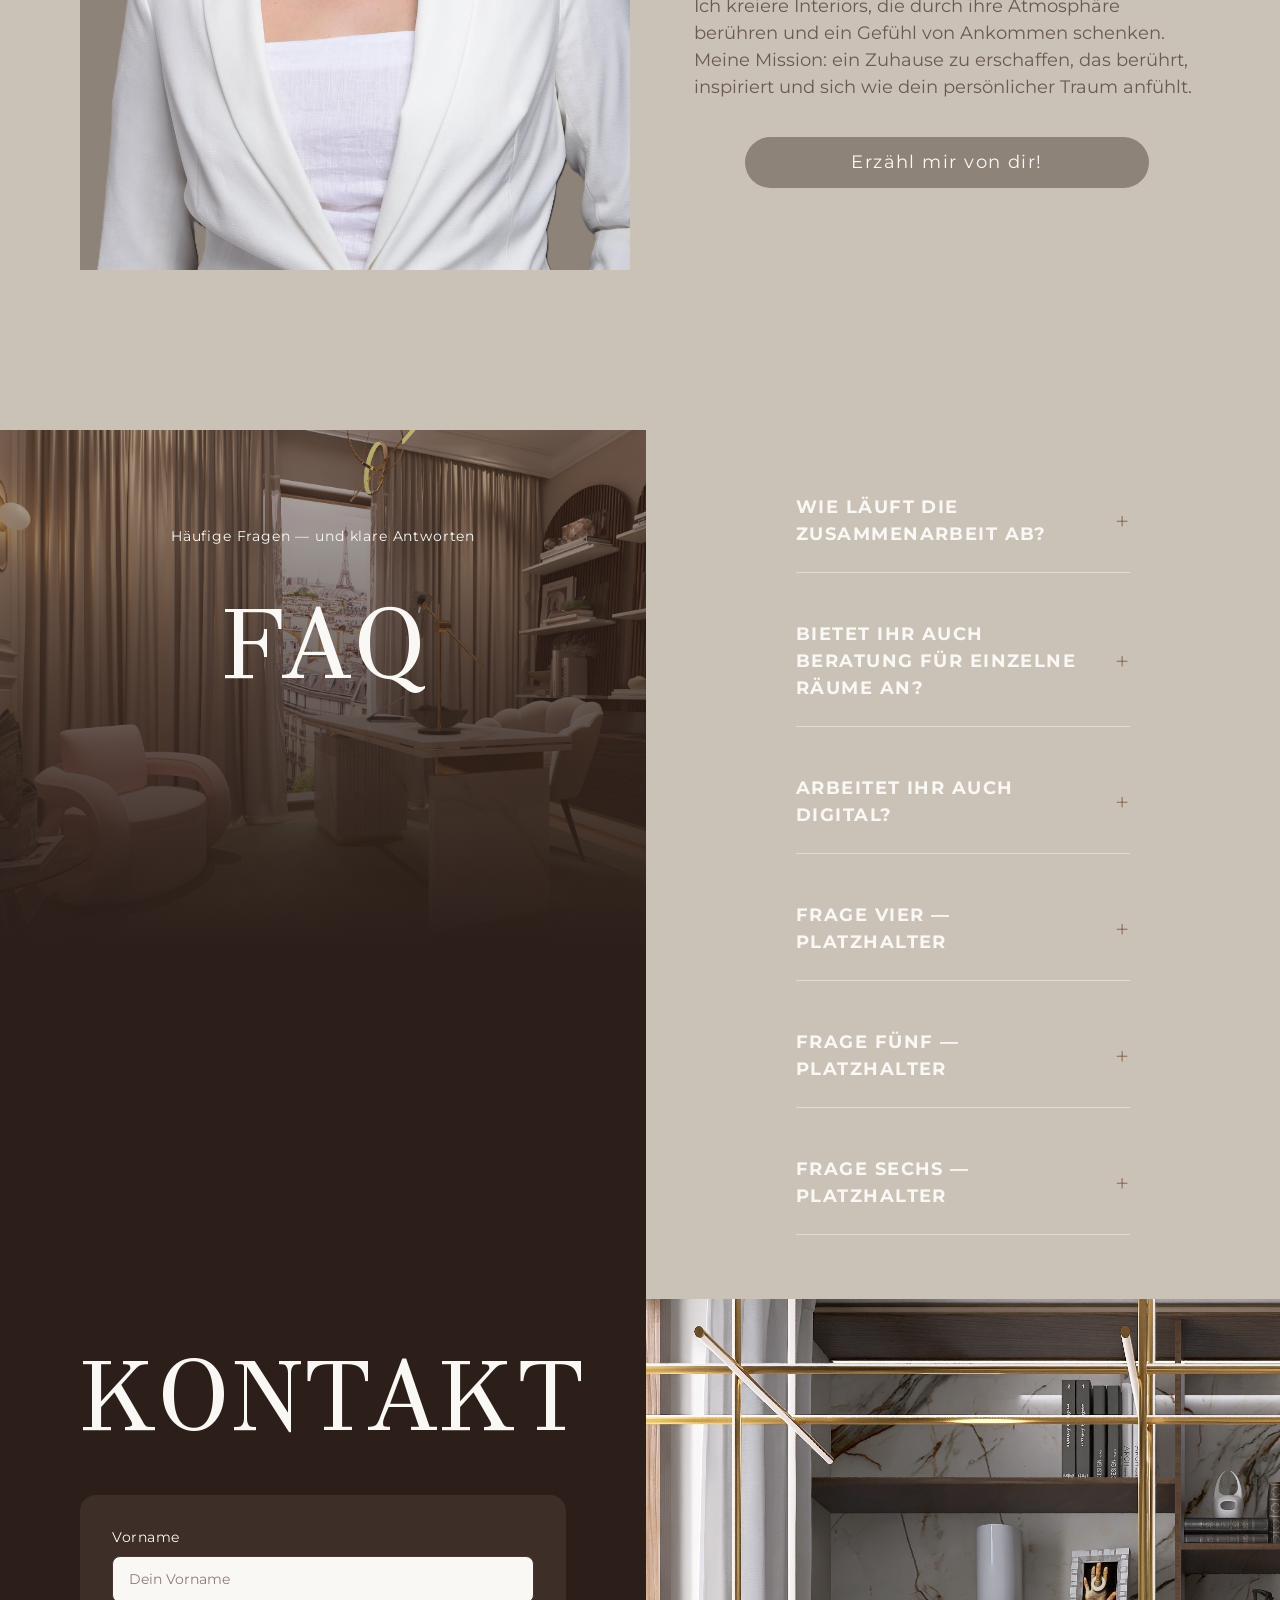
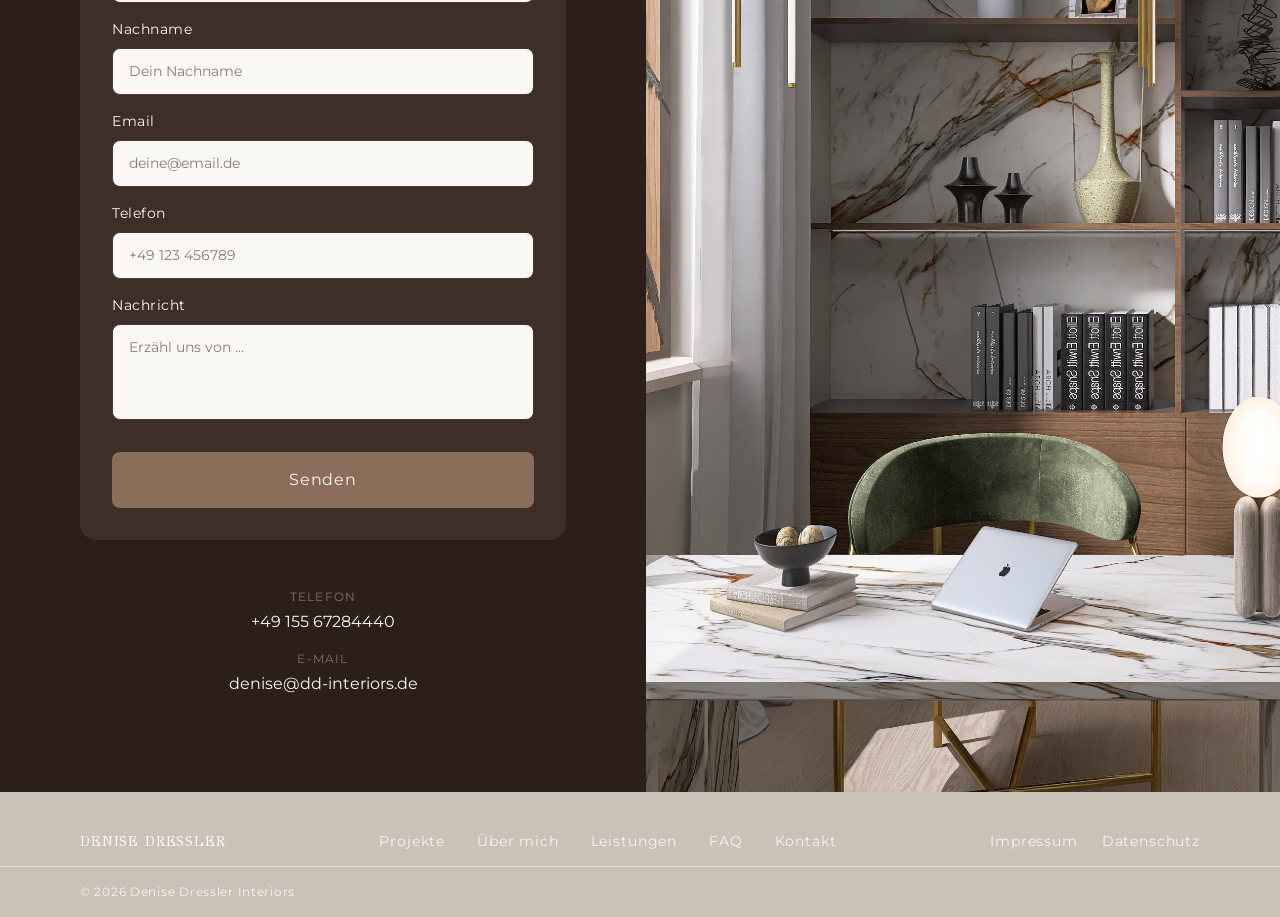
==== commit b43ee6f4: "faq fold etc" ====
--- a/index.html
+++ b/index.html
@@ -50,7 +50,6 @@
         <div class="projekte__berlin">
           <div class="projekte__berlin-left">
             <h2 class="projekte__heading">PROJEKTE</h2>
-            <p class="projekte__label">Einfamilienhaus in Berlin</p>
             <div class="projekte__img projekte__img--tall">
             <img src="/assets/images/dd-interiors3.JPG" alt="Bild 3" style="width:100%;height:100%;object-fit:cover;display:block;">
             </div>
@@ -167,35 +166,94 @@
     <section class="faq" id="faq">
 
       <div class="faq__left">
+        <img class="faq__left-bg" src="/assets/images/dd-interiors9.JPG" alt="FAQ Background">
+        <div class="faq__left-overlay"></div>
         <p class="faq__label">Häufige Fragen — und klare Antworten</p>
         <h2 class="faq__heading">FAQ</h2>
       </div>
 
       <div class="faq__right">
-
         <div class="faq__right-content">
 
-        <div class="faq__item">
-          <h3 class="faq__question">WIE LÄUFT DIE ZUSAMMENARBEIT AB?</h3>
-          <div class="faq__divider"></div>
-          <p class="faq__answer">Wir starten mit einem Gespräch, erstellen ein Konzept und begleiten euch bis zur Umsetzung.</p>
-        </div>
-
-        <div class="faq__item">
-          <h3 class="faq__question">BIETET IHR AUCH BERATUNG FÜR EINZELNE RÄUME AN?</h3>
-          <div class="faq__divider"></div>
-          <p class="faq__answer">Ja, wir gestalten flexibel nach Bedarf und bieten unterschiedliche Leistungspakete an.</p>
-        </div>
-
-        <div class="faq__item">
-          <h3 class="faq__question">ARBEITET IHR AUCH DIGITAL?</h3>
-          <div class="faq__divider"></div>
-          <p class="faq__answer">Ja, wir bieten unsere Leistungen vor Ort und komplett digital an — auch international.</p>
-        </div>
-
-        </div>
-        <div class="faq__right-dark"></div>
-
+          <div class="faq__item">
+            <button class="faq__question" aria-expanded="false">
+              <span>WIE LÄUFT DIE ZUSAMMENARBEIT AB?</span>
+              <span class="faq__icon">+</span>
+            </button>
+            <div class="faq__answer-wrap">
+              <div class="faq__answer-inner">
+                <div class="faq__divider"></div>
+                <p class="faq__answer">Wir starten mit einem Gespräch, erstellen ein Konzept und begleiten euch bis zur Umsetzung.</p>
+              </div>
+            </div>
+          </div>
+
+          <div class="faq__item">
+            <button class="faq__question" aria-expanded="false">
+              <span>BIETET IHR AUCH BERATUNG FÜR EINZELNE RÄUME AN?</span>
+              <span class="faq__icon">+</span>
+            </button>
+            <div class="faq__answer-wrap">
+              <div class="faq__answer-inner">
+                <div class="faq__divider"></div>
+                <p class="faq__answer">Ja, wir gestalten flexibel nach Bedarf und bieten unterschiedliche Leistungspakete an.</p>
+              </div>
+            </div>
+          </div>
+
+          <div class="faq__item">
+            <button class="faq__question" aria-expanded="false">
+              <span>ARBEITET IHR AUCH DIGITAL?</span>
+              <span class="faq__icon">+</span>
+            </button>
+            <div class="faq__answer-wrap">
+              <div class="faq__answer-inner">
+                <div class="faq__divider"></div>
+                <p class="faq__answer">Ja, wir bieten unsere Leistungen vor Ort und komplett digital an — auch international.</p>
+              </div>
+            </div>
+          </div>
+
+          <div class="faq__item">
+            <button class="faq__question" aria-expanded="false">
+              <span>FRAGE VIER — PLATZHALTER</span>
+              <span class="faq__icon">+</span>
+            </button>
+            <div class="faq__answer-wrap">
+              <div class="faq__answer-inner">
+                <div class="faq__divider"></div>
+                <p class="faq__answer">Antwort folgt.</p>
+              </div>
+            </div>
+          </div>
+
+          <div class="faq__item">
+            <button class="faq__question" aria-expanded="false">
+              <span>FRAGE FÜNF — PLATZHALTER</span>
+              <span class="faq__icon">+</span>
+            </button>
+            <div class="faq__answer-wrap">
+              <div class="faq__answer-inner">
+                <div class="faq__divider"></div>
+                <p class="faq__answer">Antwort folgt.</p>
+              </div>
+            </div>
+          </div>
+
+          <div class="faq__item">
+            <button class="faq__question" aria-expanded="false">
+              <span>FRAGE SECHS — PLATZHALTER</span>
+              <span class="faq__icon">+</span>
+            </button>
+            <div class="faq__answer-wrap">
+              <div class="faq__answer-inner">
+                <div class="faq__divider"></div>
+                <p class="faq__answer">Antwort folgt.</p>
+              </div>
+            </div>
+          </div>
+
+        </div>
       </div>
 
     </section>
@@ -236,10 +294,22 @@
 
         </form>
         </div>
+
+        <div class="kontakt__info">
+          <a href="tel:+4915567284440" class="kontakt__info-item">
+            <span class="kontakt__info-label">Telefon</span>
+            <span class="kontakt__info-value">+49 155 67284440</span>
+          </a>
+          <a href="mailto:denise@dd-interiors.de" class="kontakt__info-item">
+            <span class="kontakt__info-label">E-Mail</span>
+            <span class="kontakt__info-value">denise@dd-interiors.de</span>
+          </a>
+        </div>
+
       </div>
 
       <div class="kontakt__right">
-        <img src="/assets/images/dd-interiors9.JPG" alt="Bild 9" style="width:100%;height:100%;object-fit:cover;display:block;">
+        <img src="/assets/images/dd-interiors7.JPG" alt="Bild 7" style="width:100%;height:100%;object-fit:cover;display:block;object-position:30% center;">
 
     </section>
 
@@ -250,6 +320,21 @@
     <div id="footer"></div>
 
     <script src="js/main.js"></script>
+    <script>
+      document.querySelectorAll('.faq__question').forEach(btn => {
+        btn.addEventListener('click', () => {
+          const isOpen = btn.getAttribute('aria-expanded') === 'true';
+          document.querySelectorAll('.faq__question').forEach(b => {
+            b.setAttribute('aria-expanded', 'false');
+            b.closest('.faq__item').classList.remove('faq__item--open');
+          });
+          if (!isOpen) {
+            btn.setAttribute('aria-expanded', 'true');
+            btn.closest('.faq__item').classList.add('faq__item--open');
+          }
+        });
+      });
+    </script>
 
   </body>
 </html>
